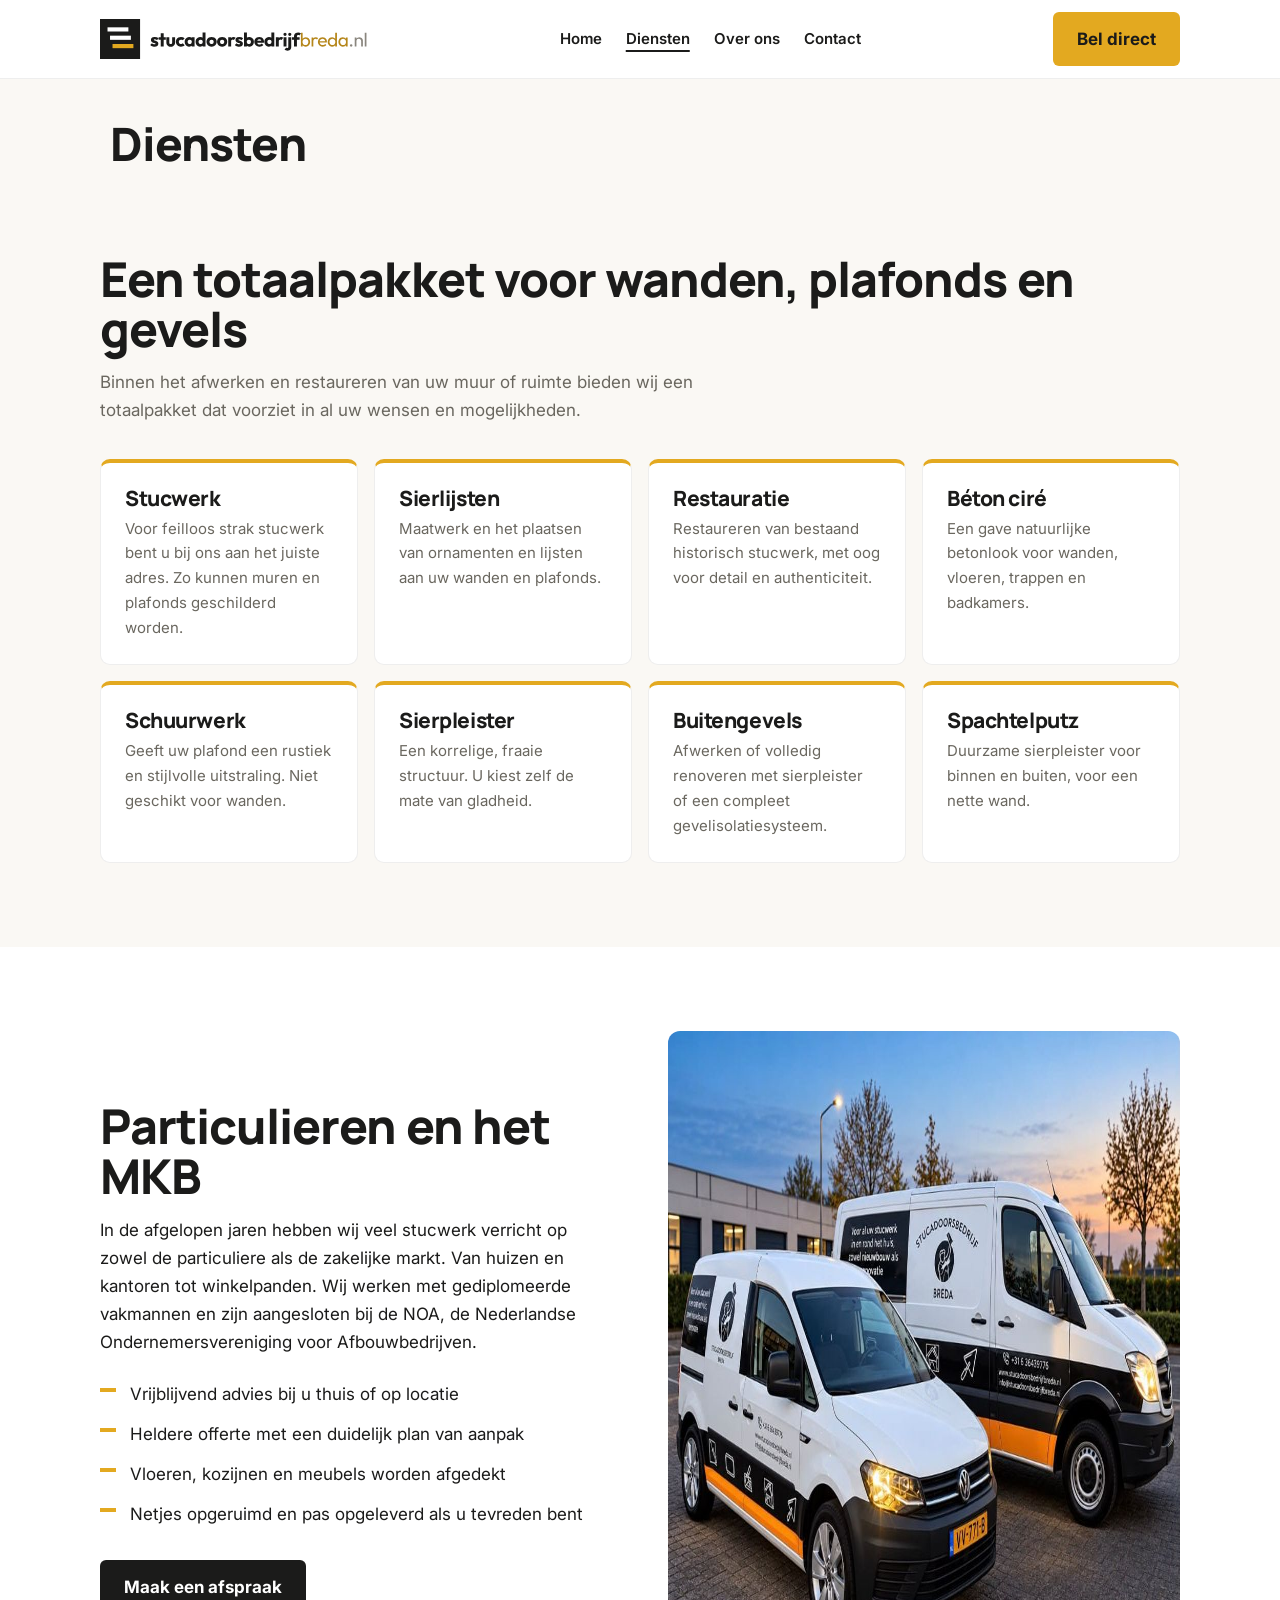
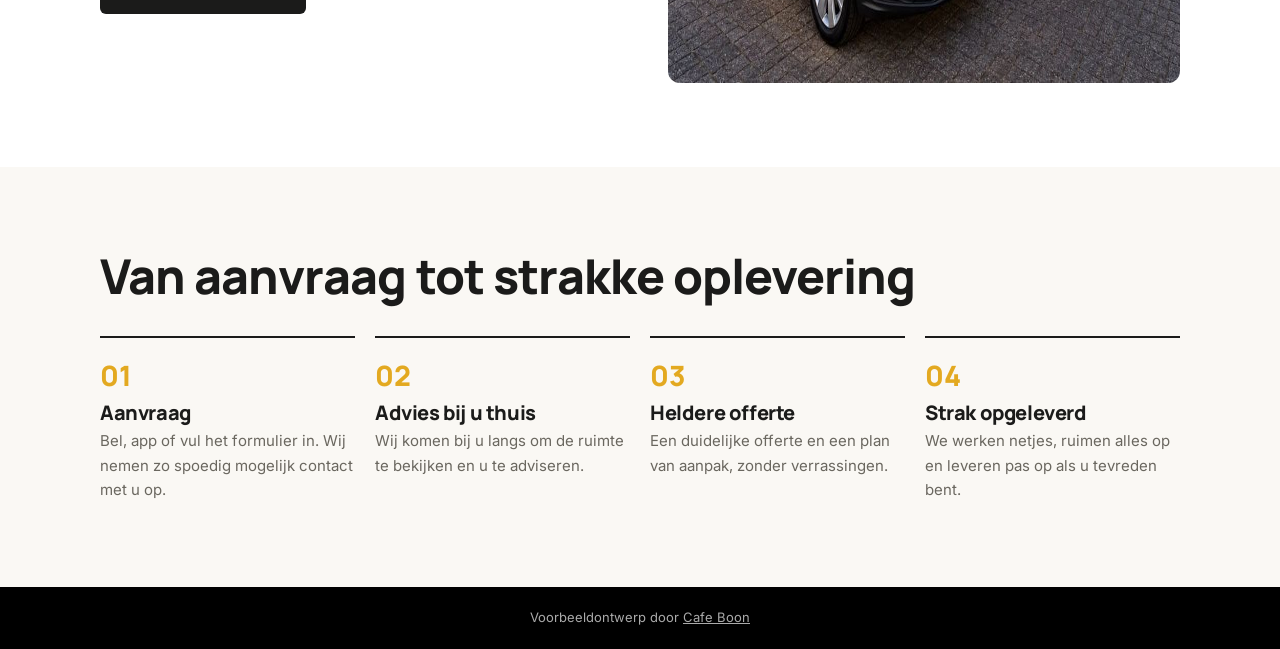
==== aanbod.html @ c37d842b "Website opgedeeld in meerdere pagina's" ====
<!doctype html>
<html lang="nl">
<head>
<meta charset="utf-8">
<meta name="viewport" content="width=device-width,initial-scale=1">
<title>Diensten | Stucadoorsbedrijf Breda</title>
<meta name="description" content="Stucadoorsbedrijf Breda: stucwerk, sierlijsten, restauratie, béton ciré, schuurwerk, sierpleister en buitengevels voor particulieren en het MKB in Breda en omstreken.">
<meta name="robots" content="noindex">
<meta property="og:title" content="Stucadoorsbedrijf Breda">
<meta property="og:description" content="Strak stucwerk, vakkundig afgewerkt. Voor particulieren en het MKB in Breda en omstreken.">
<meta property="og:image" content="https://stucadoorsbedrijfbreda.cafeboon.com/images/og.jpg">
<link rel="icon" href="images/favicon.png">
<link rel="preconnect" href="https://fonts.googleapis.com"><link rel="preconnect" href="https://fonts.gstatic.com" crossorigin>
<link href="https://fonts.googleapis.com/css2?family=Inter:wght@400;600&family=Manrope:wght@800&display=swap" rel="stylesheet">
<link rel="stylesheet" href="style.css">
</head>
<body>
<header><div class="in"><a href="index.html"><img alt="Stucadoorsbedrijf Breda" height="40" src="images/logo.svg" width="267"/></a>
<nav><a href="index.html">Home</a><a aria-current="page" href="aanbod.html">Diensten</a><a href="over.html">Over ons</a><a href="contact.html">Contact</a></nav>
<a class="btn" href="tel:+31636439776">Bel direct</a></div></header>
<div aria-label="Pagina's" class="sn-bar" role="navigation"><a class="sn-link" href="index.html">Home</a><a aria-current="page" class="sn-link" href="aanbod.html">Diensten</a><a class="sn-link" href="over.html">Over ons</a><a class="sn-link" href="contact.html">Contact</a></div>
<div class="sn-head"><h1>Diensten</h1></div>
<section id="diensten"><div class="wrap">
<h2>Een totaalpakket voor wanden, plafonds en gevels</h2>
<p class="lead">Binnen het afwerken en restaureren van uw muur of ruimte bieden wij een totaalpakket dat voorziet in al uw wensen en mogelijkheden.</p>
<div class="svc">
<div><h3>Stucwerk</h3><p>Voor feilloos strak stucwerk bent u bij ons aan het juiste adres. Zo kunnen muren en plafonds geschilderd worden.</p></div>
<div><h3>Sierlijsten</h3><p>Maatwerk en het plaatsen van ornamenten en lijsten aan uw wanden en plafonds.</p></div>
<div><h3>Restauratie</h3><p>Restaureren van bestaand historisch stucwerk, met oog voor detail en authenticiteit.</p></div>
<div><h3>Béton ciré</h3><p>Een gave natuurlijke betonlook voor wanden, vloeren, trappen en badkamers.</p></div>
<div><h3>Schuurwerk</h3><p>Geeft uw plafond een rustiek en stijlvolle uitstraling. Niet geschikt voor wanden.</p></div>
<div><h3>Sierpleister</h3><p>Een korrelige, fraaie structuur. U kiest zelf de mate van gladheid.</p></div>
<div><h3>Buitengevels</h3><p>Afwerken of volledig renoveren met sierpleister of een compleet gevelisolatiesysteem.</p></div>
<div><h3>Spachtelputz</h3><p>Duurzame sierpleister voor binnen en buiten, voor een nette wand.</p></div>
</div></div></section>
<section style="background:#fff"><div class="wrap split">
<div>
<h2>Particulieren en het MKB</h2>
<p>In de afgelopen jaren hebben wij veel stucwerk verricht op zowel de particuliere als de zakelijke markt. Van huizen en kantoren tot winkelpanden. Wij werken met gediplomeerde vakmannen en zijn aangesloten bij de NOA, de Nederlandse Ondernemersvereniging voor Afbouwbedrijven.</p>
<ul class="ticks"><li>Vrijblijvend advies bij u thuis of op locatie</li><li>Heldere offerte met een duidelijk plan van aanpak</li><li>Vloeren, kozijnen en meubels worden afgedekt</li><li>Netjes opgeruimd en pas opgeleverd als u tevreden bent</li></ul>
<a class="btn d" href="contact.html">Maak een afspraak</a>
</div>
<img alt="De bedrijfsbussen van Stucadoorsbedrijf Breda" height="652" loading="lazy" src="images/bus.jpg" width="1000"/>
</div></section>
<section id="werkwijze"><div class="wrap">
<h2>Van aanvraag tot strakke oplevering</h2>
<div class="steps">
<div><h3>Aanvraag</h3><p>Bel, app of vul het formulier in. Wij nemen zo spoedig mogelijk contact met u op.</p></div>
<div><h3>Advies bij u thuis</h3><p>Wij komen bij u langs om de ruimte te bekijken en u te adviseren.</p></div>
<div><h3>Heldere offerte</h3><p>Een duidelijke offerte en een plan van aanpak, zonder verrassingen.</p></div>
<div><h3>Strak opgeleverd</h3><p>We werken netjes, ruimen alles op en leveren pas op als u tevreden bent.</p></div>
</div></div></section>
<footer>Voorbeeldontwerp door <a href="https://cafeboon.com">Cafe Boon</a></footer>
</body></html>
---- style.css ----
:root{--g:#e3a920;--k:#1b1b1a;--w:#faf8f4;--mut:#6a675f}
*{box-sizing:border-box;margin:0}
html{scroll-behavior:smooth}
body{background:var(--w);color:var(--k);font:17px/1.65 'Inter',system-ui,sans-serif}
img{display:block;max-width:100%}a{color:inherit}
h1,h2,h3{font-family:'Manrope',sans-serif;font-weight:800;line-height:1.05;letter-spacing:-.02em}
header{position:sticky;top:0;background:#fffe;backdrop-filter:blur(8px);z-index:10;border-bottom:1px solid #0001}
header .in{max-width:1120px;margin:auto;padding:12px 20px;display:flex;align-items:center;justify-content:space-between;gap:16px}
header img{height:40px;width:auto}
nav{display:flex;gap:24px;font-weight:600;font-size:15px}nav a{text-decoration:none}
.btn{display:inline-block;background:var(--g);color:var(--k);font-weight:700;text-decoration:none;padding:13px 24px;border-radius:6px}
.btn.d{background:var(--k);color:#fff}.btn.o{background:none;border:2px solid #fff;color:#fff}
.hero{position:relative;color:#fff;background:#222 url(images/hero.jpg) center/cover}
.hero:before{content:"";position:absolute;inset:0;background:linear-gradient(90deg,#1b1b1aee 20%,#1b1b1a66)}
.hero .in{position:relative;max-width:1120px;margin:auto;padding:110px 20px 100px}
.hero small{color:var(--g);font-weight:700;letter-spacing:.12em;text-transform:uppercase;font-size:13px}
.hero h1{font-size:clamp(44px,8vw,92px);margin:14px 0 20px}
.hero p{max-width:520px;font-size:19px;margin-bottom:28px;color:#eee}
.hero .row{display:flex;gap:12px;flex-wrap:wrap}
.facts{background:var(--g)}
.facts .in{max-width:1120px;margin:auto;padding:22px 20px;display:grid;grid-template-columns:repeat(4,1fr);gap:16px;font-weight:600}
.facts b{display:block;font-family:Manrope;font-size:32px;line-height:1.1}
.wrap{max-width:1120px;margin:auto;padding:0 20px}
section{padding:84px 0}
h2{font-size:clamp(30px,4.6vw,48px);margin-bottom:14px}
.lead{color:var(--mut);max-width:600px}
.svc{display:grid;grid-template-columns:repeat(4,1fr);gap:16px;margin-top:34px}
.svc div{background:#fff;border:1px solid #0001;border-radius:10px;padding:24px;border-top:4px solid var(--g)}
.svc h3{font-size:21px;margin-bottom:8px}.svc p{font-size:15px;color:var(--mut)}
.split{display:grid;grid-template-columns:1fr 1fr;gap:56px;align-items:center}
.split img{border-radius:12px;width:100%}
.ticks{list-style:none;padding:0;margin:18px 0 26px}
.ticks li{padding:6px 0 6px 30px;position:relative}
.ticks li:before{content:"";position:absolute;left:0;top:.85em;width:16px;height:4px;background:var(--g)}
.steps{display:grid;grid-template-columns:repeat(4,1fr);gap:20px;margin-top:34px;counter-reset:s}
.steps div{counter-increment:s;border-top:2px solid var(--k);padding-top:14px}
.steps div:before{content:"0" counter(s);font-family:Manrope;font-weight:800;color:var(--g);font-size:28px;display:block}
.steps h3{font-size:20px;margin:4px 0 6px}.steps p{font-size:15px;color:var(--mut)}
.dark{background:var(--k);color:#fff}.dark .lead{color:#bbb}
.rev{display:grid;grid-template-columns:repeat(3,1fr);gap:18px;margin-top:32px}
.rev blockquote{background:#ffffff0f;border-radius:10px;padding:24px;font-size:16px}
.rev cite{display:block;margin-top:12px;color:var(--g);font-style:normal;font-weight:700;font-size:14px}
.faq details{border-bottom:1px solid #0002;padding:16px 0}.faq summary{font-weight:700;cursor:pointer;font-size:18px}.faq p{margin-top:8px;color:var(--mut)}
.towns{display:flex;flex-wrap:wrap;gap:8px;margin-top:22px}.towns span{background:#fff;border:1px solid #0002;border-radius:999px;padding:5px 14px;font-size:14px}
.cta{background:var(--g)}
.cta .in{display:flex;justify-content:space-between;align-items:center;gap:24px;flex-wrap:wrap}
.cta a.tel{font-family:Manrope;font-weight:800;font-size:clamp(28px,5vw,46px);text-decoration:none}
footer{background:#000;color:#aaa;text-align:center;font-size:13px;padding:20px}footer a{color:#aaa}
@media(max-width:860px){nav{display:none}.facts .in,.svc,.steps{grid-template-columns:1fr 1fr}.split,.rev{grid-template-columns:1fr}section{padding:56px 0}.hero .in{padding:70px 20px 60px}}
@media(max-width:520px){.svc,.steps{grid-template-columns:1fr}}
/* sitenav:start */
.sn-bar{display:none;gap:6px;overflow-x:auto;white-space:nowrap;-webkit-overflow-scrolling:touch;padding:8px 12px;background:inherit;color:inherit;font:inherit;line-height:1.2;border-bottom:1px solid rgba(128,128,128,.35);box-sizing:border-box;max-width:100%}
.sn-bar a.sn-link{flex:0 0 auto;padding:9px 15px;border-radius:999px;color:inherit;text-decoration:none;font-size:15px;font-weight:600;letter-spacing:0;text-transform:none;margin:0}
.sn-bar a.sn-link[aria-current="page"]{background:rgba(128,128,128,.2);box-shadow:inset 0 -2px 0 currentColor}
@media(max-width:860px){.sn-bar{display:flex}}
nav a[aria-current="page"]:not(.cta):not(.btn):not(.call){text-decoration:underline;text-underline-offset:6px;text-decoration-thickness:2px}
.sn-head{max-width:1100px;margin:0 auto;padding:40px 20px 0;box-sizing:border-box}
.sn-head h1{margin:0;color:inherit;font-size:clamp(30px,5vw,46px);line-height:1.1}
.sn-cards{max-width:1100px;margin:0 auto;padding:40px 20px;display:grid;grid-template-columns:repeat(auto-fit,minmax(230px,1fr));gap:16px;box-sizing:border-box}
.sn-card{display:block;padding:20px 22px;border:1px solid rgba(128,128,128,.45);border-radius:10px;background:rgba(128,128,128,.07);color:inherit;text-decoration:none;min-width:0}
.sn-card strong{display:block;font-size:1.25em;margin:0 0 6px;color:inherit}
.sn-card span{display:block;opacity:.8;font-size:.95em;line-height:1.4}
.sn-card:hover,.sn-card:focus-visible{border-color:currentColor}
/* sitenav:end */
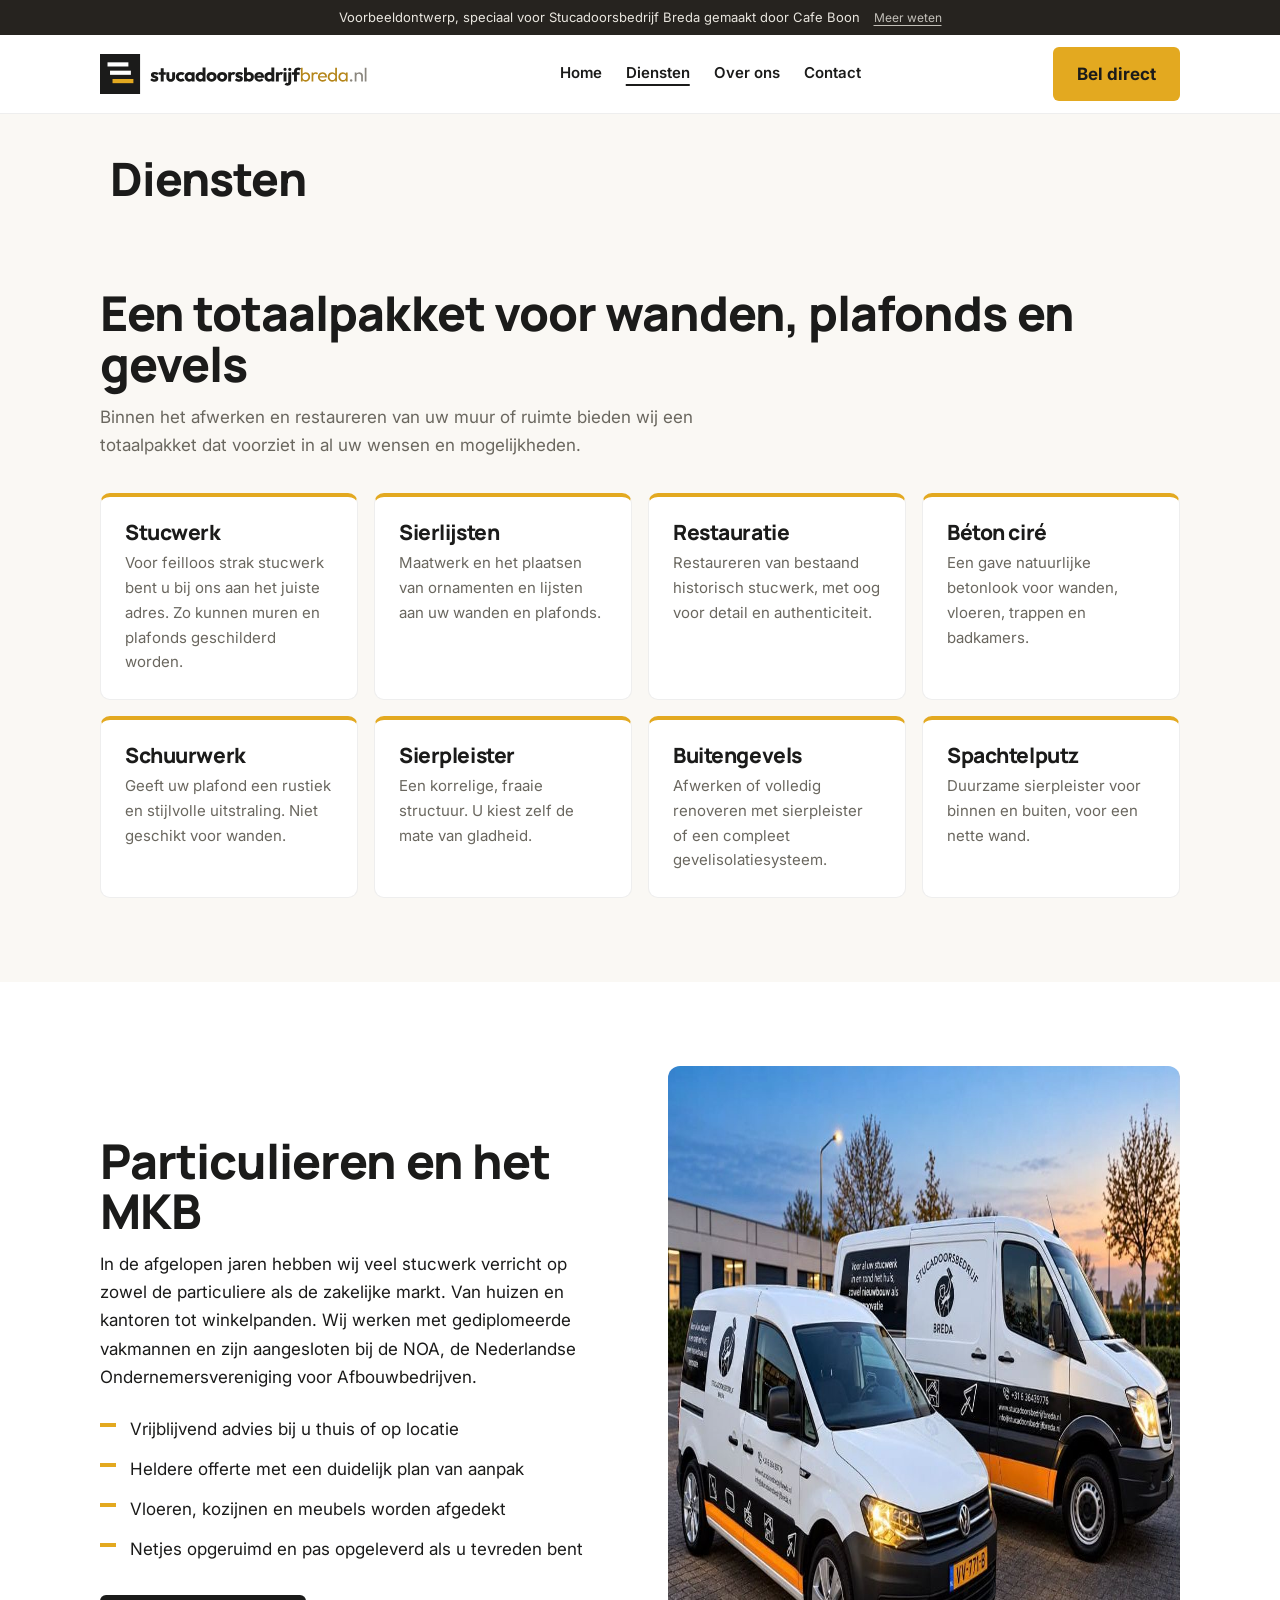
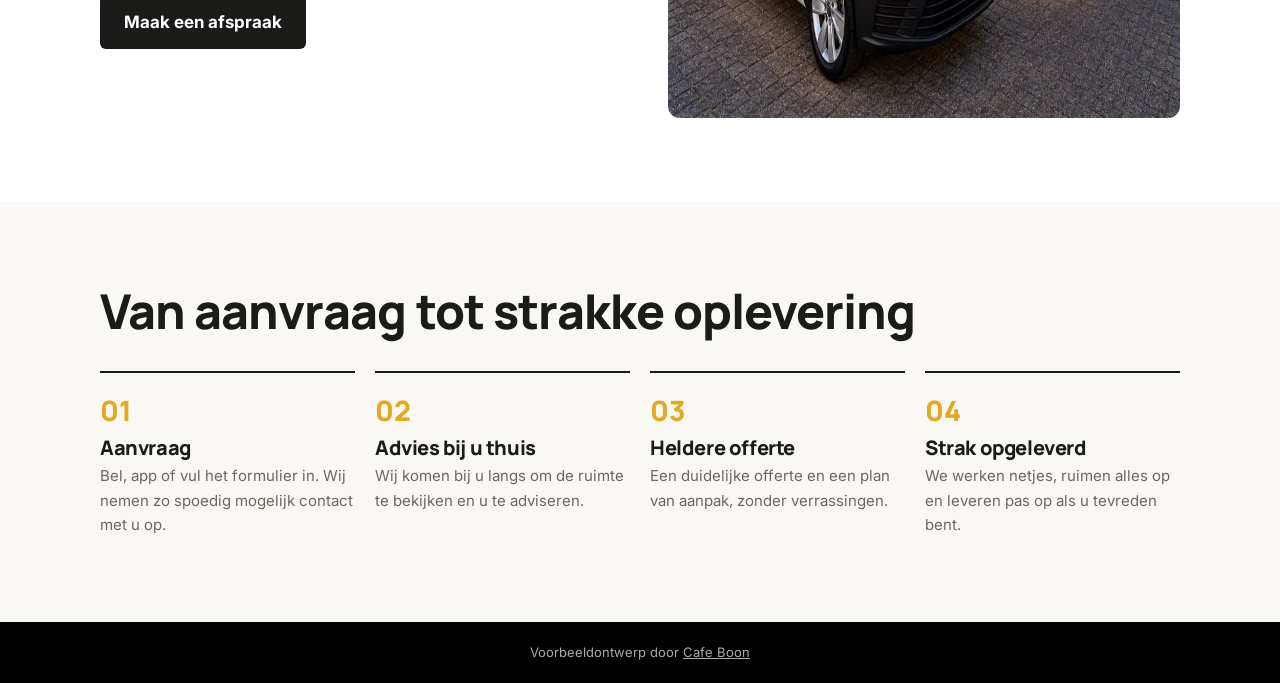
==== commit ce1b2917: "Werkende formulieren voor afspraken en aanvragen" ====
--- a/aanbod.html
+++ b/aanbod.html
@@ -15,6 +15,7 @@
 <link rel="stylesheet" href="style.css">
 </head>
 <body>
+<div class="vb-banner" role="note"><span>Voorbeeldontwerp, speciaal voor Stucadoorsbedrijf Breda gemaakt door Cafe Boon</span><a href="https://cafeboon.com">Meer weten</a></div>
 <header><div class="in"><a href="index.html"><img alt="Stucadoorsbedrijf Breda" height="40" src="images/logo.svg" width="267"/></a>
 <nav><a href="index.html">Home</a><a aria-current="page" href="aanbod.html">Diensten</a><a href="over.html">Over ons</a><a href="contact.html">Contact</a></nav>
 <a class="btn" href="tel:+31636439776">Bel direct</a></div></header>
--- a/style.css
+++ b/style.css
@@ -62,3 +62,31 @@
 .sn-card span{display:block;opacity:.8;font-size:.95em;line-height:1.4}
 .sn-card:hover,.sn-card:focus-visible{border-color:currentColor}
 /* sitenav:end */
+/* voorbeeld-formulier:start */
+@layer sn{.sn-form button.btn{border:0;font:inherit;cursor:pointer;line-height:1.2}}
+.sn-formsec{padding:36px 0 72px}
+.sn-formwrap{max-width:1100px;margin:0 auto;padding:0 20px;box-sizing:border-box}
+.sn-formwrap>h2{margin:0 0 12px}
+.sn-formwrap>.sn-lead,.sn-formwrap>.sn-form,.sn-formwrap>.sn-done{max-width:720px}
+.sn-formwrap .sn-lead{margin:0 0 24px;opacity:.85}
+.sn-form{display:grid;grid-template-columns:1fr 1fr;gap:16px}
+.sn-field{display:flex;flex-direction:column;gap:6px;min-width:0;text-align:left}
+.sn-field.full{grid-column:1/-1}
+.sn-field label{font-size:14px;font-weight:600}
+.sn-field input,.sn-field select,.sn-field textarea{font:inherit;font-size:16px;line-height:1.4;color:inherit;background:rgba(128,128,128,.12);border:1px solid rgba(128,128,128,.55);border-radius:8px;padding:11px 12px;width:100%;box-sizing:border-box;min-width:0;max-width:100%;-webkit-appearance:none;appearance:none}
+.sn-field select{background-image:linear-gradient(45deg,transparent 50%,currentColor 50%),linear-gradient(135deg,currentColor 50%,transparent 50%);background-position:calc(100% - 20px) 50%,calc(100% - 15px) 50%;background-size:5px 5px;background-repeat:no-repeat;padding-right:38px}
+.sn-field select option{color:#111;background:#fff}
+.sn-field textarea{resize:vertical}
+.sn-field input:focus,.sn-field select:focus,.sn-field textarea:focus{outline:2px solid currentColor;outline-offset:1px}
+.sn-done{padding:28px;border:1px solid rgba(128,128,128,.55);border-radius:12px;background:rgba(128,128,128,.1)}
+.sn-done h2{margin:0 0 10px}
+.sn-done p{margin:0}
+.sn-done a{text-decoration:underline;text-underline-offset:3px;font-weight:600}
+.sn-formlink{padding:0 0 56px}
+@media(max-width:640px){.sn-form{grid-template-columns:1fr}.sn-formsec{padding:24px 0 56px}}
+/* voorbeeld-formulier:end */
+/* voorbeeldbanner:start */
+.vb-banner{display:flex;flex-wrap:wrap;justify-content:center;align-items:baseline;gap:2px 14px;padding:8px 16px;background:#26231f;color:#e9e6df;font-size:13px;line-height:1.45;letter-spacing:0;text-transform:none;font-weight:400;text-align:center;position:relative;z-index:1000}
+.vb-banner a{color:inherit;opacity:.8;text-decoration:underline;text-underline-offset:3px;font-size:12px;font-weight:400;white-space:nowrap;letter-spacing:0;text-transform:none}
+.vb-banner a:hover{opacity:1}
+/* voorbeeldbanner:end */
